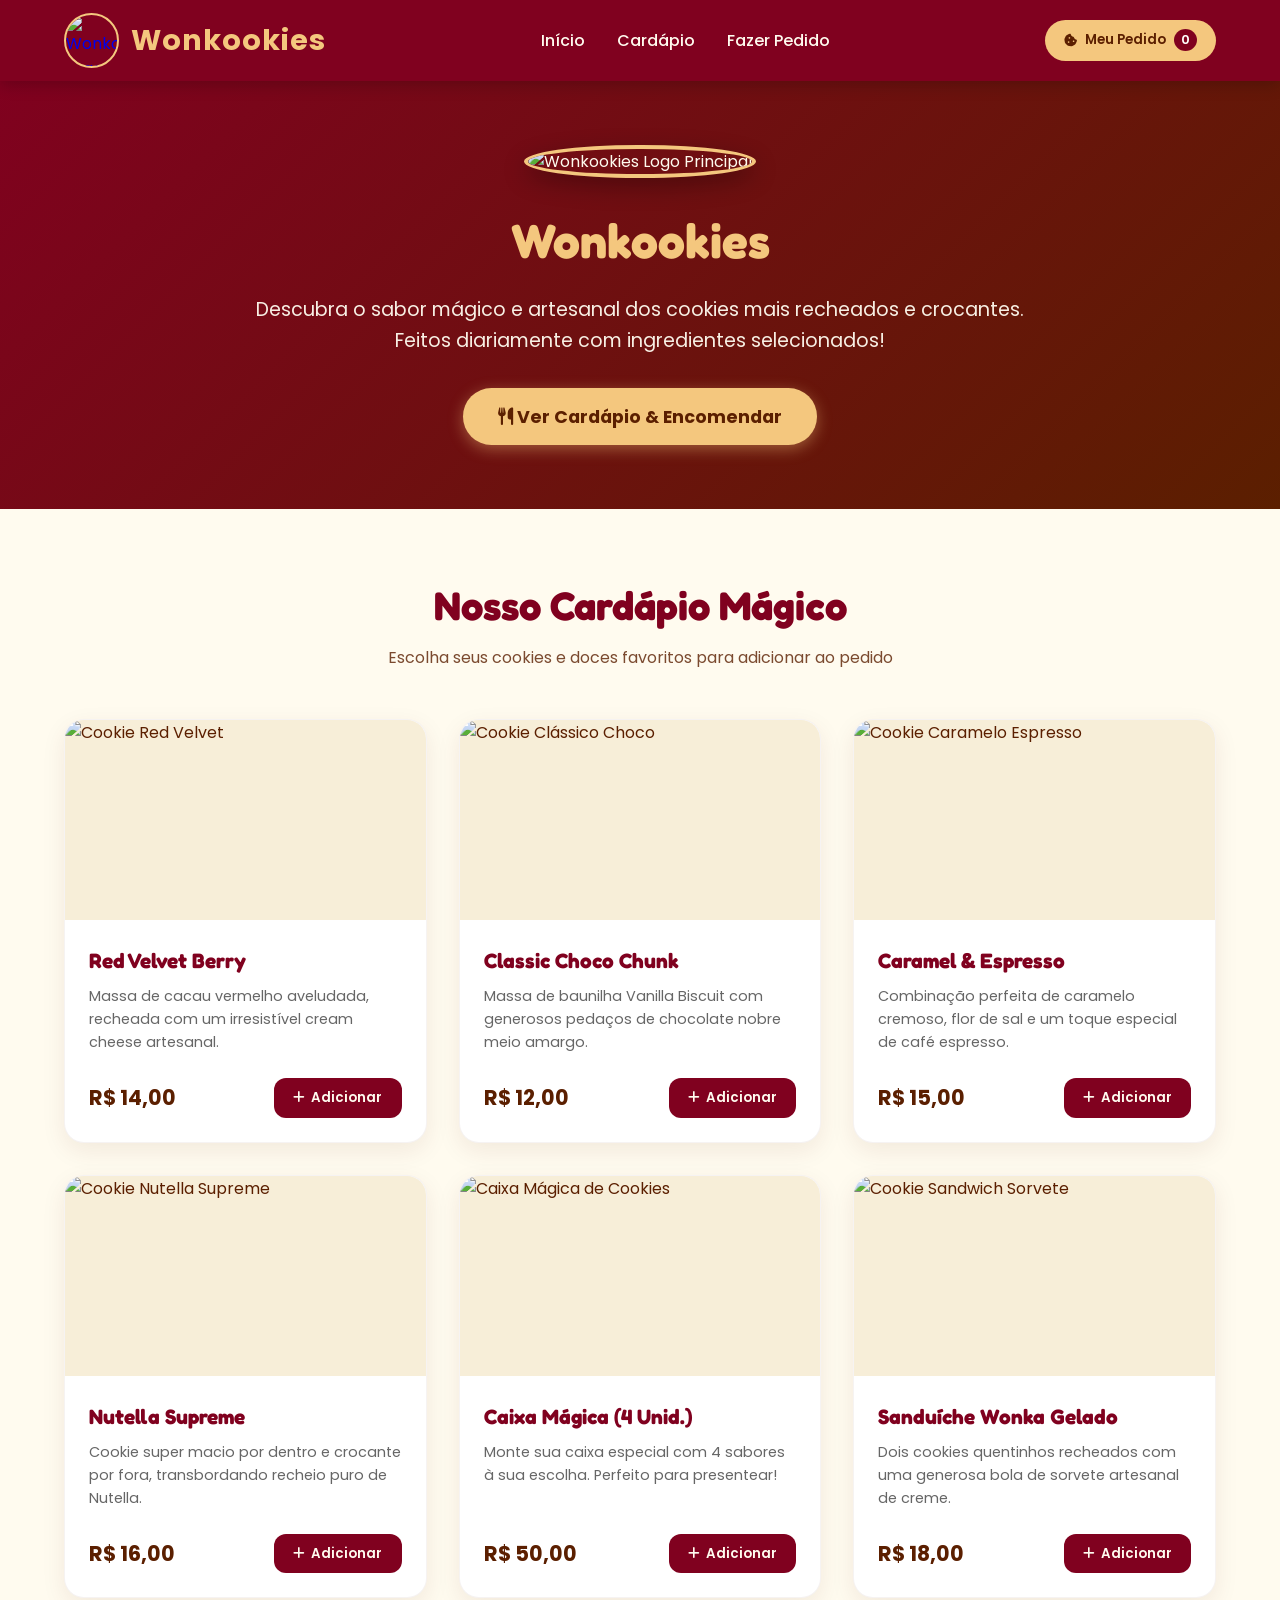
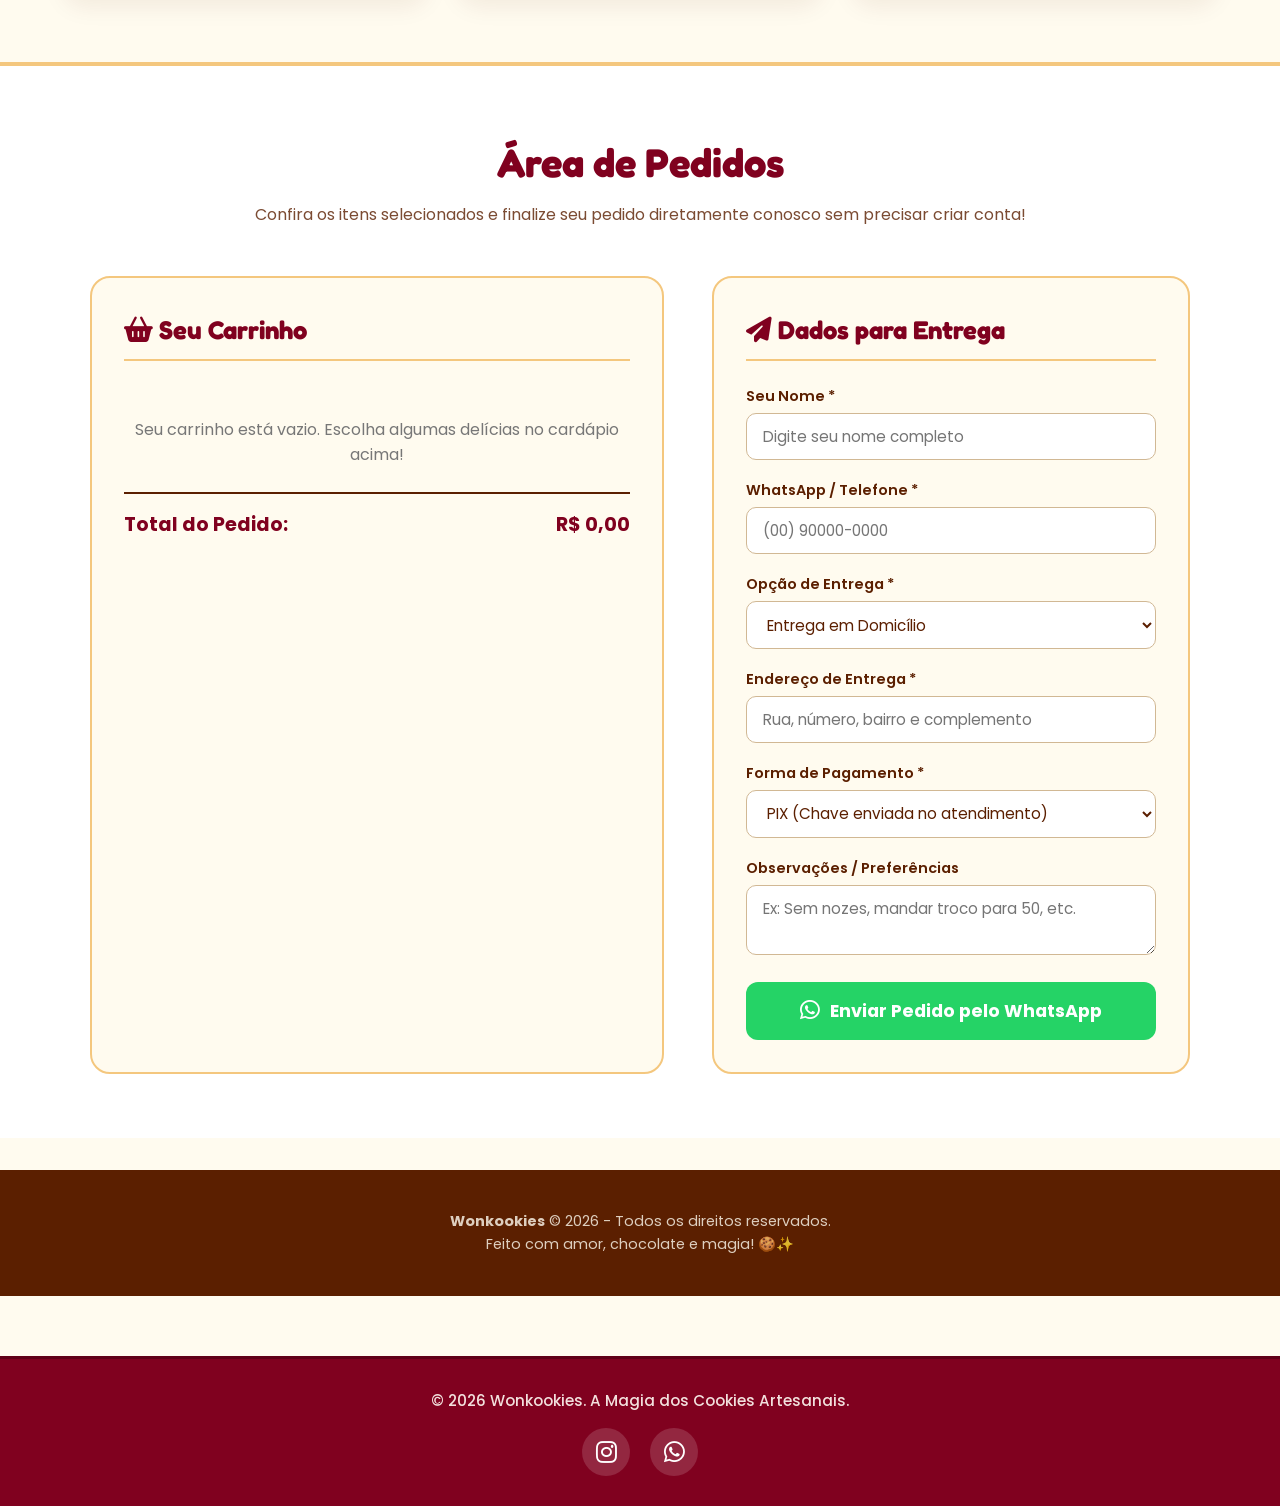
==== index.html @ 6434d044 "Add files via upload" ====
<!DOCTYPE html>
<html lang="pt-BR">
<head>
    <meta charset="UTF-8">
    <meta name="viewport" content="width=device-width, initial-scale=1.0">
    <title>Wonkookies | A Magia dos Cookies Artesanais</title>
    
    <!-- Fontes do Google -->
    <link rel="preconnect" href="https://fonts.googleapis.com">
    <link rel="preconnect" href="https://fonts.gstatic.com" crossorigin>
    <link href="https://fonts.googleapis.com/css2?family=Fredoka:wght@400;600;700&family=Poppins:wght@300;400;500;600;700&display=swap" rel="stylesheet">
    
    <!-- FontAwesome para Ícones -->
    <link rel="stylesheet" href="https://cdnjs.cloudflare.com/ajax/libs/font-awesome/6.4.0/css/all.min.css">
    
    <!-- CSS Externo -->
    <link rel="stylesheet" href="./styles.css">
</head>
<body>

    <!-- NAVBAR / CABEÇALHO -->
    <header>
        <nav class="navbar">
            <a href="#" class="logo-container">
                <img src="images/logo.jpeg" alt="Wonkookies Logo" class="logo-img">
                <span class="logo-text">Wonkookies</span>
            </a>
            <ul class="nav-links">
                <li><a href="#inicio">Início</a></li>
                <li><a href="#cardapio">Cardápio</a></li>
                <li><a href="#fazer-pedido">Fazer Pedido</a></li>
            </ul>
            <button class="cart-btn-nav" onclick="scrollToOrder()">
                <i class="fa-solid fa-cookie-bite"></i>
                <span>Meu Pedido</span>
                <span class="cart-badge" id="cartBadge">0</span>
            </button>
        </nav>
    </header>

    <!-- HERO SECTION (DESTAQUE) -->
    <section class="hero" id="inicio">
        <div class="hero-content">
            <img src="images/logo.jpeg" alt="Wonkookies Logo Principal" class="hero-logo-large">
            <h1>Wonkookies</h1>
            <p>Descubra o sabor mágico e artesanal dos cookies mais recheados e crocantes. Feitos diariamente com ingredientes selecionados!</p>
            <a href="#cardapio" class="cta-btn"><i class="fa-solid fa-utensils"></i> Ver Cardápio & Encomendar</a>
        </div>
    </section>

    <!-- CARDÁPIO DE COOKIES E DOCES -->
    <section class="menu-section" id="cardapio">
        <h2 class="section-title">Nosso Cardápio Mágico</h2>
        <p class="section-subtitle">Escolha seus cookies e doces favoritos para adicionar ao pedido</p>

        <div class="products-grid">
            <!-- Produto 1 -->
            <div class="product-card">
                <img src="https://images.unsplash.com/photo-1558961363-fa8fdf82db35?auto=format&fit=crop&w=600&q=80" alt="Cookie Red Velvet" class="product-img">
                <div class="product-info">
                    <h3 class="product-title">Red Velvet Berry</h3>
                    <p class="product-desc">Massa de cacau vermelho aveludada, recheada com um irresistível cream cheese artesanal.</p>
                    <div class="product-bottom">
                        <span class="product-price">R$ 14,00</span>
                        <button class="add-to-cart-btn" onclick="addToCart('Red Velvet Berry', 14.00)">
                            <i class="fa-solid fa-plus"></i> Adicionar
                        </button>
                    </div>
                </div>
            </div>

            <!-- Produto 2 -->
            <div class="product-card">
                <img src="https://images.unsplash.com/photo-1499636136210-6f4ee915583e?auto=format&fit=crop&w=600&q=80" alt="Cookie Clássico Choco" class="product-img">
                <div class="product-info">
                    <h3 class="product-title">Classic Choco Chunk</h3>
                    <p class="product-desc">Massa de baunilha Vanilla Biscuit com generosos pedaços de chocolate nobre meio amargo.</p>
                    <div class="product-bottom">
                        <span class="product-price">R$ 12,00</span>
                        <button class="add-to-cart-btn" onclick="addToCart('Classic Choco Chunk', 12.00)">
                            <i class="fa-solid fa-plus"></i> Adicionar
                        </button>
                    </div>
                </div>
            </div>

            <!-- Produto 3 -->
            <div class="product-card">
                <img src="https://images.unsplash.com/photo-1606313564200-e75d5e30476c?auto=format&fit=crop&w=600&q=80" alt="Cookie Caramelo Espresso" class="product-img">
                <div class="product-info">
                    <h3 class="product-title">Caramel & Espresso</h3>
                    <p class="product-desc">Combinação perfeita de caramelo cremoso, flor de sal e um toque especial de café espresso.</p>
                    <div class="product-bottom">
                        <span class="product-price">R$ 15,00</span>
                        <button class="add-to-cart-btn" onclick="addToCart('Caramel & Espresso', 15.00)">
                            <i class="fa-solid fa-plus"></i> Adicionar
                        </button>
                    </div>
                </div>
            </div>

            <!-- Produto 4 -->
            <div class="product-card">
                <img src="https://images.unsplash.com/photo-1590080875515-8a3a8dc5735e?auto=format&fit=crop&w=600&q=80" alt="Cookie Nutella Supreme" class="product-img">
                <div class="product-info">
                    <h3 class="product-title">Nutella Supreme</h3>
                    <p class="product-desc">Cookie super macio por dentro e crocante por fora, transbordando recheio puro de Nutella.</p>
                    <div class="product-bottom">
                        <span class="product-price">R$ 16,00</span>
                        <button class="add-to-cart-btn" onclick="addToCart('Nutella Supreme', 16.00)">
                            <i class="fa-solid fa-plus"></i> Adicionar
                        </button>
                    </div>
                </div>
            </div>

            <!-- Produto 5 -->
            <div class="product-card">
                <img src="https://images.unsplash.com/photo-1587314168485-3236d6710814?auto=format&fit=crop&w=600&q=80" alt="Caixa Mágica de Cookies" class="product-img">
                <div class="product-info">
                    <h3 class="product-title">Caixa Mágica (4 Unid.)</h3>
                    <p class="product-desc">Monte sua caixa especial com 4 sabores à sua escolha. Perfeito para presentear!</p>
                    <div class="product-bottom">
                        <span class="product-price">R$ 50,00</span>
                        <button class="add-to-cart-btn" onclick="addToCart('Caixa Mágica (4 Unid.)', 50.00)">
                            <i class="fa-solid fa-plus"></i> Adicionar
                        </button>
                    </div>
                </div>
            </div>

            <!-- Produto 6 -->
            <div class="product-card">
                <img src="https://images.unsplash.com/photo-1563805042-7684c019e1cb?auto=format&fit=crop&w=600&q=80" alt="Cookie Sandwich Sorvete" class="product-img">
                <div class="product-info">
                    <h3 class="product-title">Sanduíche Wonka Gelado</h3>
                    <p class="product-desc">Dois cookies quentinhos recheados com uma generosa bola de sorvete artesanal de creme.</p>
                    <div class="product-bottom">
                        <span class="product-price">R$ 18,00</span>
                        <button class="add-to-cart-btn" onclick="addToCart('Sanduíche Wonka Gelado', 18.00)">
                            <i class="fa-solid fa-plus"></i> Adicionar
                        </button>
                    </div>
                </div>
            </div>
        </div>
    </section>

    <!-- ÁREA PARA FAZER PEDIDO (CARRINHO & FORMULÁRIO) -->
    <section class="order-section" id="fazer-pedido">
        <h2 class="section-title">Área de Pedidos</h2>
        <p class="section-subtitle">Confira os itens selecionados e finalize seu pedido diretamente conosco sem precisar criar conta!</p>

        <div class="order-container">
            <!-- Carrinho de Compras -->
            <div class="cart-box">
                <h3><i class="fa-solid fa-basket-shopping"></i> Seu Carrinho</h3>
                <div class="cart-items" id="cartItems">
                    <p class="empty-cart-msg">Seu carrinho está vazio. Escolha algumas delícias no cardápio acima!</p>
                </div>
                <div class="cart-total-container">
                    <span>Total do Pedido:</span>
                    <span id="cartTotal">R$ 0,00</span>
                </div>
            </div>

            <!-- Formulário de Entrega/Retirada -->
            <div class="checkout-form-box">
                <h3><i class="fa-solid fa-paper-plane"></i> Dados para Entrega</h3>
                <form id="orderForm" onsubmit="handleCheckout(event)">
                    <div class="form-group">
                        <label for="nome">Seu Nome *</label>
                        <input type="text" id="nome" required placeholder="Digite seu nome completo">
                    </div>
                    <div class="form-group">
                        <label for="telefone">WhatsApp / Telefone *</label>
                        <input type="tel" id="telefone" required placeholder="(00) 90000-0000">
                    </div>
                    <div class="form-group">
                        <label for="tipoEntrega">Opção de Entrega *</label>
                        <select id="tipoEntrega" required onchange="toggleEndereco()">
                            <option value="Entrega em Domicílio">Entrega em Domicílio</option>
                            <option value="Retirada no Balcão">Retirada na Loja</option>
                        </select>
                    </div>
                    <div class="form-group" id="enderecoGroup">
                        <label for="endereco">Endereço de Entrega *</label>
                        <input type="text" id="endereco" placeholder="Rua, número, bairro e complemento">
                    </div>
                    <div class="form-group">
                        <label for="pagamento">Forma de Pagamento *</label>
                        <select id="pagamento" required>
                            <option value="PIX">PIX (Chave enviada no atendimento)</option>
                            <option value="Cartão de Crédito/Débito">Cartão na Entrega</option>
                            <option value="Dinheiro">Dinheiro (Abonar troco)</option>
                        </select>
                    </div>
                    <div class="form-group">
                        <label for="observacao">Observações / Preferências</label>
                        <textarea id="observacao" rows="2" placeholder="Ex: Sem nozes, mandar troco para 50, etc."></textarea>
                    </div>

                    <button type="submit" class="submit-order-btn">
                        <i class="fa-brands fa-whatsapp"></i> Enviar Pedido pelo WhatsApp
                    </button>
                </form>
            </div>
        </div>
    </section>

    <!-- RODAPÉ -->
    <footer>
        <p><strong>Wonkookies</strong> &copy; 2026 - Todos os direitos reservados.</p>
        <p>Feito com amor, chocolate e magia! 🍪✨</p>
    </footer>

    <!-- NOTIFICAÇÃO TOAST -->
    <div class="toast" id="toast">Item adicionado ao seu pedido! 🍪</div>

    <!-- LÓGICA DO CARRINHO E PEDIDO -->
    <script>
        let cart = [];

        function addToCart(name, price) {
            const existingItem = cart.find(item => item.name === name);
            if (existingItem) {
                existingItem.quantity += 1;
            } else {
                cart.push({ name: name, price: price, quantity: 1 });
            }
            updateCartUI();
            showToast(`${name} adicionado ao pedido!`);
        }

        function changeQuantity(name, delta) {
            const item = cart.find(item => item.name === name);
            if (item) {
                item.quantity += delta;
                if (item.quantity <= 0) {
                    cart = cart.filter(i => i.name !== name);
                }
            }
            updateCartUI();
        }

        function updateCartUI() {
            const cartItemsContainer = document.getElementById('cartItems');
            const cartTotalElement = document.getElementById('cartTotal');
            const cartBadge = document.getElementById('cartBadge');

            const totalCount = cart.reduce((sum, item) => sum + item.quantity, 0);
            cartBadge.textContent = totalCount;

            if (cart.length === 0) {
                cartItemsContainer.innerHTML = '<p class="empty-cart-msg">Seu carrinho está vazio. Escolha algumas delícias no cardápio acima!</p>';
                cartTotalElement.textContent = 'R$ 0,00';
                return;
            }

            let html = '';
            let total = 0;

            cart.forEach(item => {
                const itemTotal = item.price * item.quantity;
                total += itemTotal;
                html += `
                    <div class="cart-item">
                        <div>
                            <div class="cart-item-name">${item.name}</div>
                            <small class="cart-item-unit-price">R$ ${item.price.toFixed(2)} cada</small>
                        </div>
                        <div class="cart-item-controls">
                            <button class="qty-btn" onclick="changeQuantity('${item.name}', -1)">-</button>
                            <span>${item.quantity}</span>
                            <button class="qty-btn" onclick="changeQuantity('${item.name}', 1)">+</button>
                            <span class="cart-item-subtotal">R$ ${itemTotal.toFixed(2)}</span>
                        </div>
                    </div>
                `;
            });

            cartItemsContainer.innerHTML = html;
            cartTotalElement.textContent = `R$ ${total.toFixed(2)}`;
        }

        function showToast(message) {
            const toast = document.getElementById('toast');
            toast.textContent = message;
            toast.style.display = 'block';
            setTimeout(() => {
                toast.style.display = 'none';
            }, 2500);
        }

        function scrollToOrder() {
            document.getElementById('fazer-pedido').scrollIntoView({ behavior: 'smooth' });
        }

        function toggleEndereco() {
            const tipo = document.getElementById('tipoEntrega').value;
            const enderecoGroup = document.getElementById('enderecoGroup');
            const enderecoInput = document.getElementById('endereco');

            if (tipo === 'Retirada no Balcão') {
                enderecoGroup.style.display = 'none';
                enderecoInput.removeAttribute('required');
            } else {
                enderecoGroup.style.display = 'block';
                enderecoInput.setAttribute('required', 'true');
            }
        }

        function handleCheckout(event) {
            event.preventDefault();

            if (cart.length === 0) {
                alert('Seu carrinho está vazio! Adicione pelo menos um doce para enviar o pedido.');
                return;
            }

            const nome = document.getElementById('nome').value;
            const telefone = document.getElementById('telefone').value;
            const tipoEntrega = document.getElementById('tipoEntrega').value;
            const endereco = document.getElementById('endereco').value;
            const pagamento = document.getElementById('pagamento').value;
            const observacao = document.getElementById('observacao').value;

            let total = cart.reduce((sum, item) => sum + (item.price * item.quantity), 0);

            let message = `*--- NOVO PEDIDO WONKOOKIES ---*\n\n`;
            message += `👤 *Cliente:* ${nome}\n`;
            message += `📞 *Telefone:* ${telefone}\n`;
            message += `📍 *Opção:* ${tipoEntrega}\n`;
            if (tipoEntrega === 'Entrega em Domicílio') {
                message += `🏠 *Endereço:* ${endereco}\n`;
            }
            message += `💳 *Pagamento:* ${pagamento}\n\n`;
            message += `*🛒 ITENS DO PEDIDO:*\n`;

            cart.forEach(item => {
                message += `• ${item.quantity}x ${item.name} - R$ ${(item.price * item.quantity).toFixed(2)}\n`;
            });

            message += `\n💰 *TOTAL:* R$ ${total.toFixed(2)}\n`;

            if (observacao) {
                message += `\n📝 *Obs:* ${observacao}\n`;
            }

            // Coloque seu número de WhatsApp aqui com DDD
            const whatsappNumber = "5511974349558"; 
            const encodedMessage = encodeURIComponent(message);
            
            window.open(`https://wa.me/${whatsappNumber}?text=${encodedMessage}`, '_blank');
        }
    </script>
    <!-- RODAPÉ DO SITE COM REDES SOCIAIS -->
<footer class="site-footer">
    <div class="footer-content">
        <p>&copy; 2026 Wonkookies. A Magia dos Cookies Artesanais.</p>
        
        <div class="social-links">
            <!-- Ícone do Instagram vinculando para a tela do Instagram Desktop -->
            <a href="instagram-desktop.html" target="_blank" class="social-icon insta-link" title="Siga a Wonkookies no Instagram">
                <i class="fa-brands fa-instagram"></i>
            </a>
            
            <!-- Ícone do WhatsApp (opcional) -->
            <a href="https://wa.me/5511999999999" target="_blank" class="social-icon whatsapp-link" title="Fale conosco pelo WhatsApp">
                <i class="fa-brands fa-whatsapp"></i>
            </a>
        </div>
    </div>
</footer>
</body>
</html>
---- styles.css ----
/* ==========================================
   VARIÁVEIS DE CORES (PALETA WONKOOKIES)
   ========================================== */
:root {
    --berry-sherb: #80011F;
    --vanilla-biscuit: #FFFBEF;
    --espresso: #5B1F00;
    --caramel: #F4C77E;
    --caramel-hover: #E3B265;
    --berry-dark: #5A0015;
    --whatsapp-green: #25D366;
    --whatsapp-green-hover: #1eb956;
    --card-shadow: 0 8px 24px rgba(91, 31, 0, 0.08);
}

/* RESET E CONFIGURAÇÕES GERAIS */
* {
    margin: 0;
    padding: 0;
    box-sizing: border-box;
    font-family: 'Poppins', sans-serif;
}

body {
    background-color: var(--vanilla-biscuit);
    color: var(--espresso);
    line-height: 1.6;
}

h1, h2, h3, .brand-font {
    font-family: 'Fredoka', cursive, sans-serif;
}

/* ==========================================
   HEADER & NAVBAR
   ========================================== */
header {
    background-color: var(--berry-sherb);
    position: sticky;
    top: 0;
    z-index: 1000;
    box-shadow: 0 4px 15px rgba(0, 0, 0, 0.2);
}

.navbar {
    max-width: 1200px;
    margin: 0 auto;
    padding: 0.8rem 1.5rem;
    display: flex;
    justify-content: space-between;
    align-items: center;
}

.logo-container {
    display: flex;
    align-items: center;
    gap: 12px;
    text-decoration: none;
}

.logo-img {
    height: 55px;
    width: 55px;
    border-radius: 50%;
    object-fit: cover;
    border: 2px solid var(--caramel);
}

.logo-text {
    color: var(--caramel);
    font-size: 1.8rem;
    font-weight: 700;
    letter-spacing: 1px;
}

.nav-links {
    display: flex;
    gap: 2rem;
    list-style: none;
}

.nav-links a {
    color: var(--vanilla-biscuit);
    text-decoration: none;
    font-weight: 500;
    transition: color 0.3s;
}

.nav-links a:hover {
    color: var(--caramel);
}

.cart-btn-nav {
    background-color: var(--caramel);
    color: var(--espresso);
    border: none;
    padding: 0.6rem 1.2rem;
    border-radius: 50px;
    font-weight: 600;
    cursor: pointer;
    display: flex;
    align-items: center;
    gap: 8px;
    transition: all 0.3s;
}

.cart-btn-nav:hover {
    background-color: var(--caramel-hover);
    transform: translateY(-2px);
}

.cart-badge {
    background-color: var(--berry-sherb);
    color: white;
    border-radius: 50%;
    padding: 2px 7px;
    font-size: 0.8rem;
}

/* ==========================================
   HERO SECTION
   ========================================== */
.hero {
    background: linear-gradient(135deg, var(--berry-sherb) 0%, var(--espresso) 100%);
    color: var(--vanilla-biscuit);
    padding: 4rem 1.5rem;
    text-align: center;
    position: relative;
    overflow: hidden;
}

.hero-content {
    max-width: 800px;
    margin: 0 auto;
    position: relative;
    z-index: 2;
}

.hero-logo-large {
    width: 140px;
    height: 140px;
    border-radius: 50%;
    border: 4px solid var(--caramel);
    margin-bottom: 1.5rem;
    box-shadow: 0 8px 25px rgba(0, 0, 0, 0.3);
}

.hero h1 {
    font-size: 3rem;
    color: var(--caramel);
    margin-bottom: 1rem;
}

.hero p {
    font-size: 1.2rem;
    margin-bottom: 2rem;
    opacity: 0.95;
}

.cta-btn {
    display: inline-block;
    background-color: var(--caramel);
    color: var(--espresso);
    padding: 0.9rem 2.2rem;
    border-radius: 50px;
    font-size: 1.1rem;
    font-weight: 700;
    text-decoration: none;
    transition: all 0.3s;
    box-shadow: 0 4px 15px rgba(244, 199, 126, 0.4);
}

.cta-btn:hover {
    background-color: var(--caramel-hover);
    transform: scale(1.05);
}

/* ==========================================
   CARDÁPIO SECTION
   ========================================== */
.menu-section {
    max-width: 1200px;
    margin: 4rem auto;
    padding: 0 1.5rem;
}

.section-title {
    text-align: center;
    color: var(--berry-sherb);
    font-size: 2.5rem;
    margin-bottom: 0.5rem;
}

.section-subtitle {
    text-align: center;
    color: var(--espresso);
    margin-bottom: 3rem;
    opacity: 0.8;
}

.products-grid {
    display: grid;
    grid-template-columns: repeat(auto-fit, minmax(280px, 1fr));
    gap: 2rem;
}

.product-card {
    background: white;
    border-radius: 20px;
    overflow: hidden;
    box-shadow: var(--card-shadow);
    border: 1px solid rgba(91, 31, 0, 0.05);
    transition: transform 0.3s, box-shadow 0.3s;
    display: flex;
    flex-direction: column;
}

.product-card:hover {
    transform: translateY(-8px);
    box-shadow: 0 12px 30px rgba(91, 31, 0, 0.15);
}

.product-img {
    width: 100%;
    height: 200px;
    object-fit: cover;
    background-color: #f7eed8;
}

.product-info {
    padding: 1.5rem;
    display: flex;
    flex-direction: column;
    flex-grow: 1;
}

.product-title {
    font-size: 1.3rem;
    color: var(--berry-sherb);
    margin-bottom: 0.5rem;
}

.product-desc {
    font-size: 0.9rem;
    color: #666;
    margin-bottom: 1.5rem;
    flex-grow: 1;
}

.product-bottom {
    display: flex;
    justify-content: space-between;
    align-items: center;
    margin-top: auto;
}

.product-price {
    font-size: 1.3rem;
    font-weight: 700;
    color: var(--espresso);
}

.add-to-cart-btn {
    background-color: var(--berry-sherb);
    color: var(--vanilla-biscuit);
    border: none;
    padding: 0.6rem 1.2rem;
    border-radius: 12px;
    font-weight: 600;
    cursor: pointer;
    transition: background 0.3s;
    display: flex;
    align-items: center;
    gap: 6px;
}

.add-to-cart-btn:hover {
    background-color: var(--berry-dark);
}

/* ==========================================
   ÁREA DE PEDIDOS E CARRINHO
   ========================================== */
.order-section {
    background-color: white;
    padding: 4rem 1.5rem;
    margin-top: 4rem;
    border-top: 4px solid var(--caramel);
}

.order-container {
    max-width: 1100px;
    margin: 0 auto;
    display: grid;
    grid-template-columns: 1.2fr 1fr;
    gap: 3rem;
}

.cart-box, .checkout-form-box {
    background: var(--vanilla-biscuit);
    padding: 2rem;
    border-radius: 20px;
    border: 2px solid var(--caramel);
}

.cart-box h3, .checkout-form-box h3 {
    color: var(--berry-sherb);
    margin-bottom: 1.5rem;
    font-size: 1.6rem;
    border-bottom: 2px solid var(--caramel);
    padding-bottom: 0.5rem;
}

.cart-items {
    max-height: 320px;
    overflow-y: auto;
    margin-bottom: 1.5rem;
}

.empty-cart-msg {
    color: #777;
    text-align: center;
    margin-top: 2rem;
}

.cart-item {
    display: flex;
    justify-content: space-between;
    align-items: center;
    padding: 0.8rem 0;
    border-bottom: 1px dashed rgba(91, 31, 0, 0.2);
}

.cart-item-name {
    font-weight: 600;
    color: var(--espresso);
}

.cart-item-unit-price {
    color: #666;
    font-size: 0.85rem;
}

.cart-item-controls {
    display: flex;
    align-items: center;
    gap: 8px;
}

.cart-item-subtotal {
    font-weight: bold;
    margin-left: 8px;
}

.qty-btn {
    background: var(--caramel);
    border: none;
    width: 26px;
    height: 26px;
    border-radius: 50%;
    font-weight: bold;
    cursor: pointer;
    color: var(--espresso);
}

.cart-total-container {
    font-size: 1.2rem;
    font-weight: 700;
    color: var(--berry-sherb);
    display: flex;
    justify-content: space-between;
    margin-top: 1rem;
    padding-top: 1rem;
    border-top: 2px solid var(--espresso);
}

/* FORMULÁRIO DE CHECKOUT */
.form-group {
    margin-bottom: 1.2rem;
}

.form-group label {
    display: block;
    font-size: 0.9rem;
    font-weight: 600;
    margin-bottom: 0.3rem;
    color: var(--espresso);
}

.form-group input, 
.form-group select, 
.form-group textarea {
    width: 100%;
    padding: 0.7rem 1rem;
    border: 1.5px solid #d1b894;
    border-radius: 10px;
    background-color: white;
    color: var(--espresso);
    outline: none;
    font-size: 0.95rem;
}

.form-group input:focus, 
.form-group select:focus, 
.form-group textarea:focus {
    border-color: var(--berry-sherb);
}

.submit-order-btn {
    width: 100%;
    background-color: var(--whatsapp-green);
    color: white;
    border: none;
    padding: 1rem;
    border-radius: 12px;
    font-size: 1.1rem;
    font-weight: 700;
    cursor: pointer;
    display: flex;
    align-items: center;
    justify-content: center;
    gap: 10px;
    transition: background 0.3s, transform 0.2s;
}

.submit-order-btn i {
    font-size: 1.4rem;
}

.submit-order-btn:hover {
    background-color: var(--whatsapp-green-hover);
    transform: translateY(-2px);
}

/* ==========================================
   FOOTER (RODAPÉ)
   ========================================== */
footer {
    background-color: var(--espresso);
    color: var(--vanilla-biscuit);
    text-align: center;
    padding: 2.5rem 1.5rem;
    margin-top: 2rem;
}

footer p {
    opacity: 0.8;
    font-size: 0.9rem;
}

/* ==========================================
   TOAST (NOTIFICAÇÃO FLUTUANTE)
   ========================================== */
.toast {
    position: fixed;
    bottom: 20px;
    right: 20px;
    background-color: var(--berry-sherb);
    color: white;
    padding: 1rem 1.5rem;
    border-radius: 12px;
    box-shadow: 0 5px 15px rgba(0,0,0,0.3);
    display: none;
    z-index: 2000;
    animation: fadeIn 0.3s;
}

@keyframes fadeIn {
    from { opacity: 0; transform: translateY(20px); }
    to { opacity: 1; transform: translateY(0); }
}

/* ==========================================
   RESPONSIVIDADE (CELULARES E TABLETS)
   ========================================== */
@media (max-width: 850px) {
    .order-container {
        grid-template-columns: 1fr;
    }
    
    .nav-links {
        display: none; /* Em dispositivos menores foca no botão do carrinho */
    }
}
/* ==========================================
   RODAPÉ (FOOTER) E ÍCONES DE REDES SOCIAIS
   ========================================== */
.site-footer {
    background-color: #80011F; /* Cor vinho/bordô tema da Wonkookies */
    color: #FFF9F2;
    padding: 30px 20px;
    text-align: center;
    margin-top: 60px;
    border-top: 3px solid #600017;
}

.footer-content {
    max-width: 1200px;
    margin: 0 auto;
    display: flex;
    flex-direction: column;
    align-items: center;
    gap: 15px;
}

.footer-content p {
    font-size: 0.95rem;
    font-weight: 500;
    opacity: 0.9;
}

.social-links {
    display: flex;
    gap: 20px;
    align-items: center;
}

.social-icon {
    display: flex;
    align-items: center;
    justify-content: center;
    width: 48px;
    height: 48px;
    border-radius: 50%;
    background-color: rgba(255, 255, 255, 0.15);
    color: #ffffff;
    font-size: 1.5rem;
    text-decoration: none;
    transition: all 0.3s ease;
}

/* Efeito ao passar o mouse por cima do Instagram */
.social-icon.insta-link:hover {
    background: linear-gradient(45deg, #f09433, #e6683c, #dc2743, #cc2366, #bc1888);
    transform: translateY(-4px) scale(1.1);
    box-shadow: 0 6px 15px rgba(0, 0, 0, 0.3);
}

/* Efeito ao passar o mouse por cima do WhatsApp */
.social-icon.whatsapp-link:hover {
    background-color: #25D366;
    transform: translateY(-4px) scale(1.1);
    box-shadow: 0 6px 15px rgba(0, 0, 0, 0.3);
}
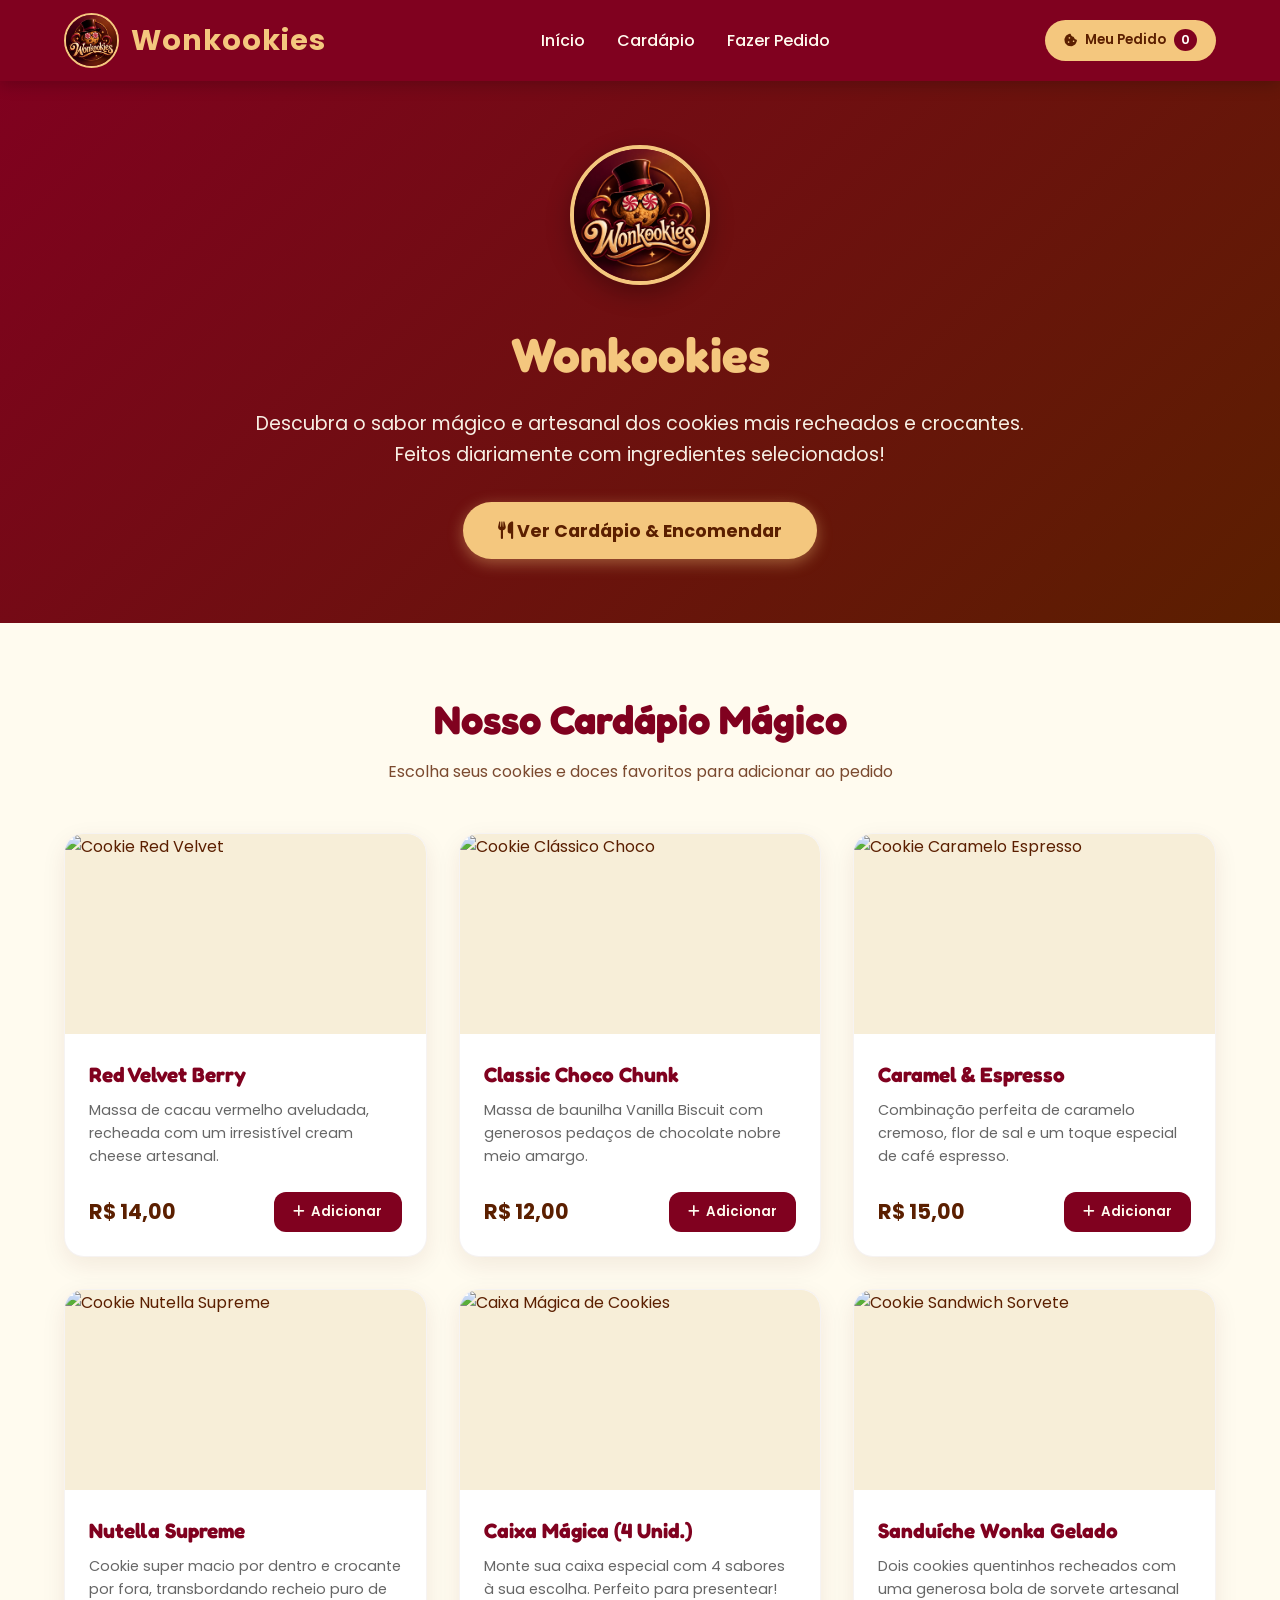
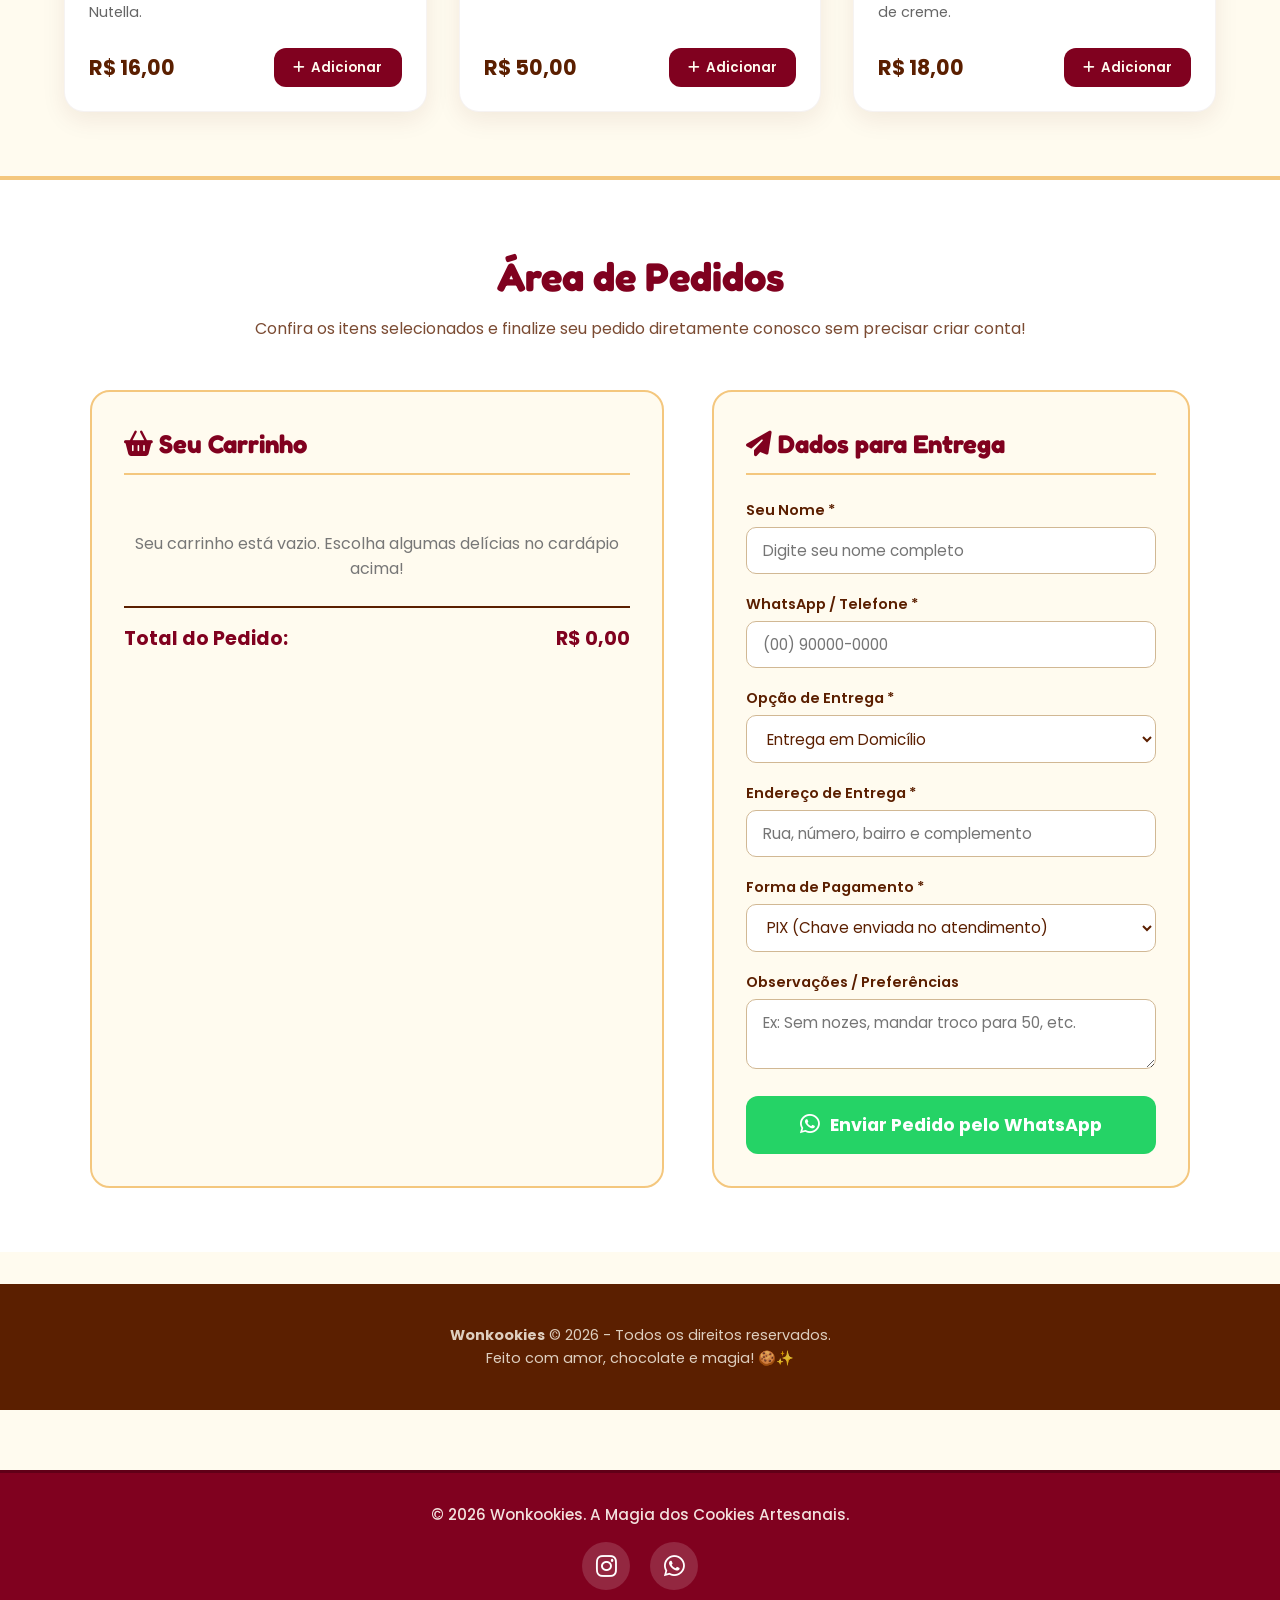
==== commit c4a7d83a: "Update print statement from 'Hello' to 'Goodbye'" ====
--- a/index.html
+++ b/index.html
@@ -347,7 +347,6 @@
                 message += `\n📝 *Obs:* ${observacao}\n`;
             }
 
-            // Coloque seu número de WhatsApp aqui com DDD
             const whatsappNumber = "5511974349558"; 
             const encodedMessage = encodeURIComponent(message);
             
@@ -366,11 +365,11 @@
             </a>
             
             <!-- Ícone do WhatsApp (opcional) -->
-            <a href="https://wa.me/5511999999999" target="_blank" class="social-icon whatsapp-link" title="Fale conosco pelo WhatsApp">
+            <a href="https://wa.me/5511974349558" target="_blank" class="social-icon whatsapp-link" title="Fale conosco pelo WhatsApp">
                 <i class="fa-brands fa-whatsapp"></i>
             </a>
         </div>
     </div>
 </footer>
 </body>
-</html>+</html>
